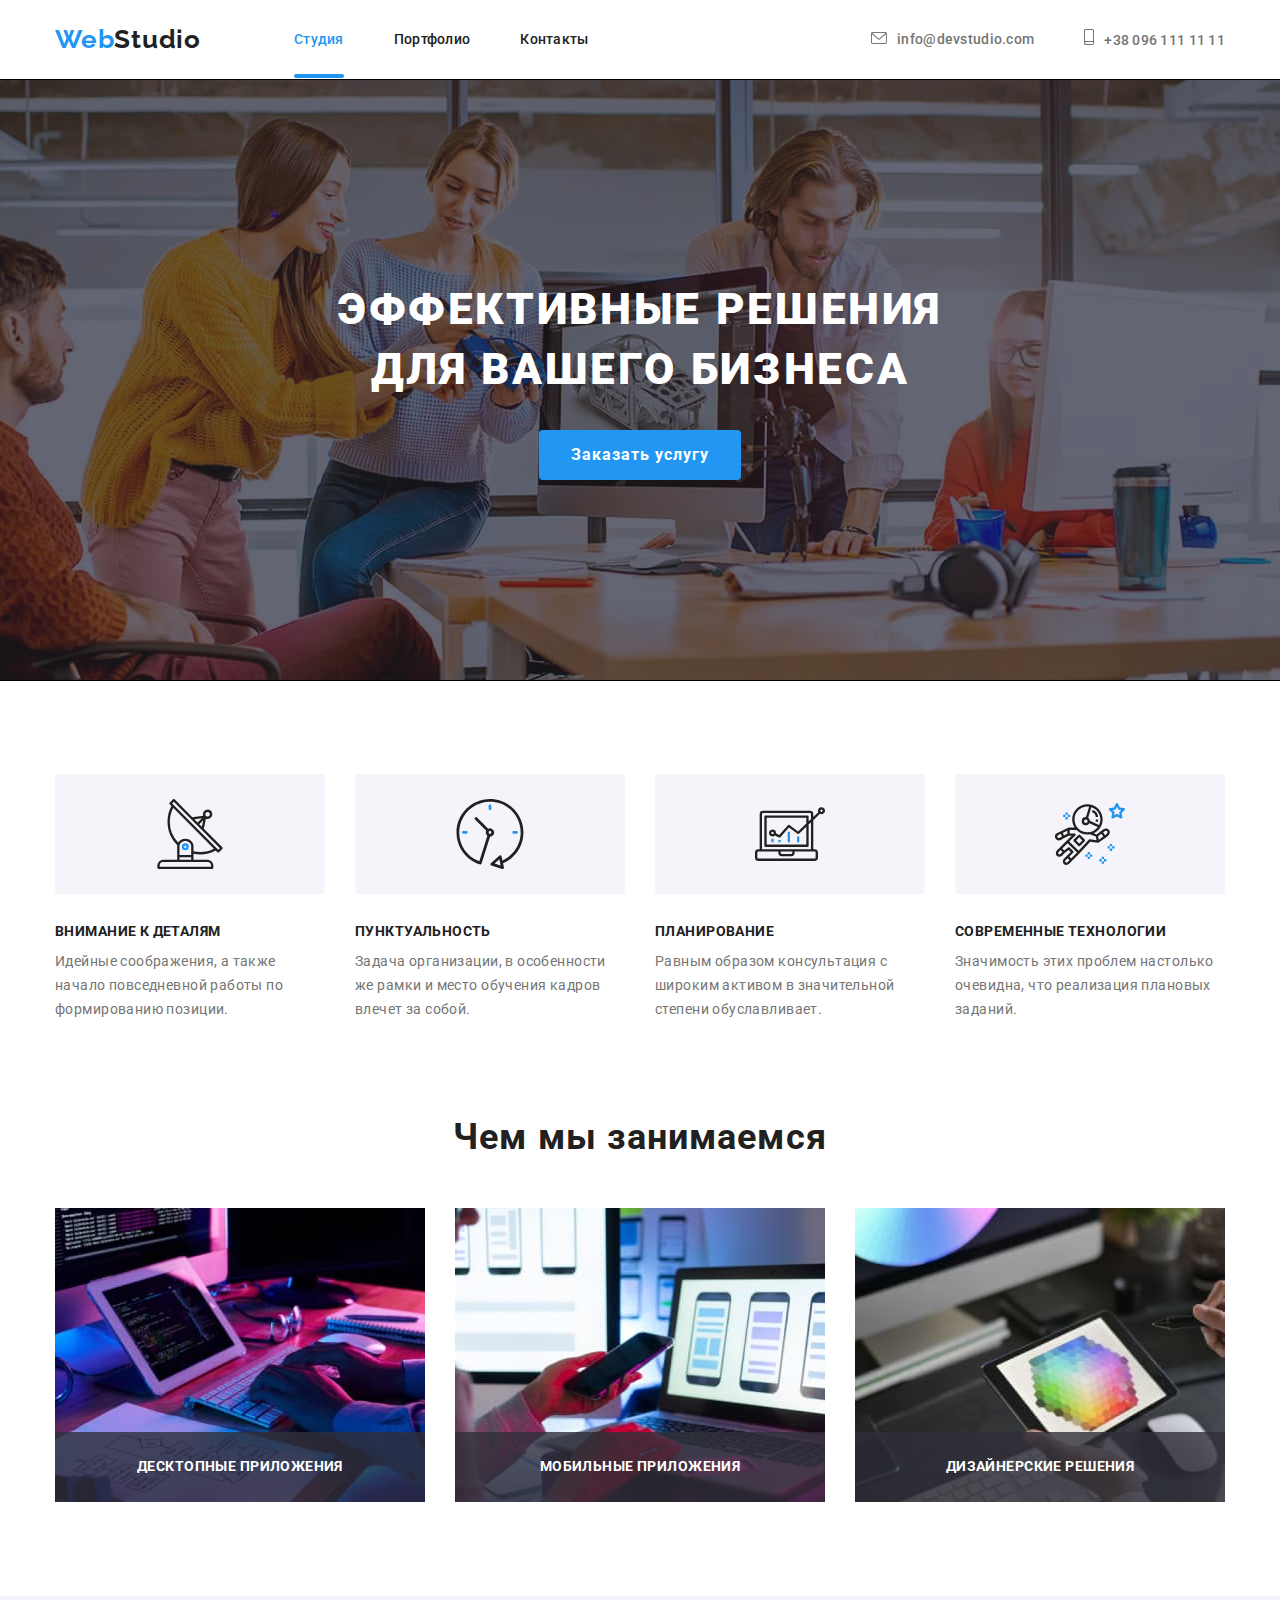
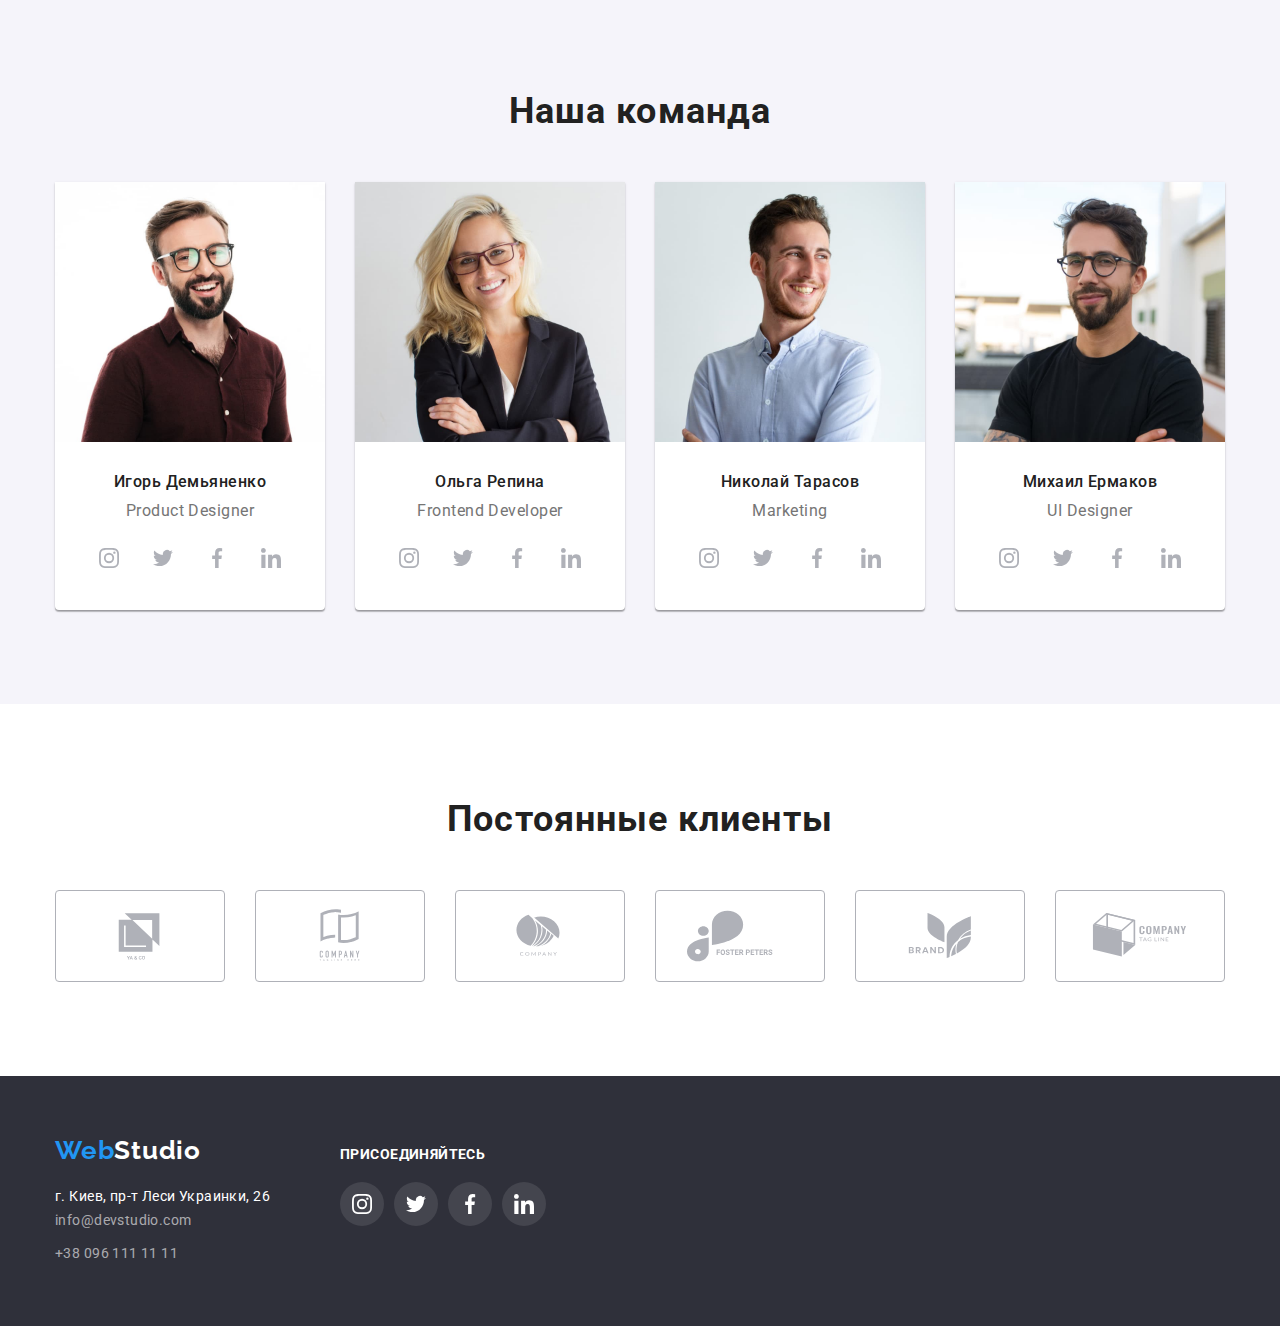
==== index.html @ a23b1567 "Modal window overlay" ====
<!DOCTYPE html>
<html lang="en">
  <head>
    <meta charset="UTF-8" />
    <meta http-equiv="X-UA-Compatible" content="IE=edge" />
    <meta name="viewport" content="width=device-width, initial-scale=1.0" />

    <link rel="preconnect" href="https://fonts.googleapis.com" />
    <link rel="preconnect" href="https://fonts.gstatic.com" crossorigin />
    <link
      href="https://fonts.googleapis.com/css2?family=Raleway:wght@700&family=Roboto:wght@400;500;700;900&display=swap"
      rel="stylesheet"
    />
    <link
      rel="stylesheet"
      href="https://cdnjs.cloudflare.com/ajax/libs/modern-normalize/1.0.0/modern-normalize.min.css"
    />
    <link rel="stylesheet" href="./css/styles.css" />
    <title>WebStudio</title>
  </head>
  <body>
    <!-- ШАПКА -->
    <header class="header">
      <div class="container">
        <a href="./index.html" class="header-link-w link"
          >Web<span class="header-studio">Studio</span></a
        >
        <nav>
          <ul class="header-list list">
            <li class="header-list-a">
              <a href="./index.html" lang="ru" class="header-link current link"
                >Студия</a
              >
            </li>
            <li class="header-list-a">
              <a href="./portfolio.html" lang="ru" class="header-link link"
                >Портфолио</a
              >
            </li>
            <li class="header-list-a">
              <a href="" lang="ru" class="header-link link">Контакты</a>
            </li>
          </ul>
        </nav>

        <ul class="list header-cnt">
          <li class="header-cnt-1">
            <a href="mailto:info@devstudio.com" class="header-connect link"
              ><svg class="header-connect-mail" width="16" height="12">
                <use href="./images/icons.svg#icon-mail"></use></svg>info@devstudio.com</a>
          </li>
          <li class="header-cnt-1">
            <a href="tel:+380961111111" class="header-connect link"
              ><svg class="header-connect-smartphone" width="10" height="16">
                <use href="./images/icons.svg#icon-smartphone"></use></svg>+38 096 111 11 11</a>
          </li>
        </ul>
      </div>
    </header>

    <main class="main">
      <section class="h1 section overlay-main">
        <div class="container main-title">
          <h1 lang="ru" class="main-title-text">
            Эффективные решения для вашего бизнеса
          </h1>
          <button
            type="button"
            lang="ru"
            class="main-btn cursor"
            data-modal-open
          >
            Заказать услугу
          </button>
          <div class="backdrop is-hidden" data-modal>
            <div class="modal">
              <button class="icon-close" data-modal-close>
                <svg width="30" height="30">
                  <use href="./images/icons.svg#icon-close"></use>
                </svg>
              </button>
            </div>
          </div>
        </div>
      </section>

      <section class="section specific">
        <div class="container">
          <h2 lang="ru" class="main-heading" hidden>особенности</h2>
          <ul class="main-specific list">
            <li>
              <div class="main-specific-aside">
                <svg class="main-specific-icon" width="70" height="70">
                  <use href="./images/icons.svg#icon-antenna"></use>
                </svg>
              </div>
              <h3 class="main-specific-title">ВНИМАНИЕ К ДЕТАЛЯМ</h3>
              <p class="main-specific-content">
                Идейные соображения, а также начало повседневной работы по
                формированию позиции.
              </p>
            </li>
            <li>
              <div class="main-specific-aside">
                <svg class="main-specific-icon" width="70" height="70">
                  <use href="./images/icons.svg#icon-clock"></use>
                </svg>
              </div>
              <h3 class="main-specific-title">ПУНКТУАЛЬНОСТЬ</h3>
              <p class="main-specific-content">
                Задача организации, в особенности же рамки и место обучения
                кадров влечет за собой.
              </p>
            </li>
            <li>
              <div class="main-specific-aside">
                <svg class="main-specific-icon" width="70" height="70">
                  <use href="./images/icons.svg#icon-diagram"></use>
                </svg>
              </div>
              <h3 class="main-specific-title">ПЛАНИРОВАНИЕ</h3>
              <p class="main-specific-content">
                Равным образом консультация с широким активом в значительной
                степени обуславливает.
              </p>
            </li>
            <li>
              <div class="main-specific-aside">
                <svg class="main-specific-icon" width="70" height="70">
                  <use href="./images/icons.svg#icon-astronaut"></use>
                </svg>
              </div>
              <h3 class="main-specific-title">СОВРЕМЕННЫЕ ТЕХНОЛОГИИ</h3>
              <p class="main-specific-content">
                Значимость этих проблем настолько очевидна, что реализация
                плановых заданий.
              </p>
            </li>
          </ul>
        </div>
      </section>

      <section class="section what-we-do">
        <div class="container">
          <h2 lang="ru" class="main-heading">Чем мы занимаемся</h2>
          <ul class="list main-heading-img">
            <li>
              <img src="images/img_box1.jpg" alt="Make website" width="370" />
              <p>Десктопные приложения</p>
            </li>
            <li>
              <img src="images/img_box2.jpg" alt="Mobile website" width="370" />
              <p>Мобильные приложения</p>
            </li>
            <li>
              <img
                src="images/img_box3.jpg"
                alt="Color for website"
                width="370"
              />
              <p>Дизайнерские решения</p>
            </li>
          </ul>
        </div>
      </section>

      <section class="section main-team">
        <div class="container">
          <h2 lang="ru" class="main-heading">Наша команда</h2>
          <ul class="main-our-team list">
            <li class="main-our-team-box">
              <img src="images/ihor.jpg" alt="Igor Demyanenko" width="270" />
              <div class="main-our-team-box-aside">
                <h3 class="main-our-team-name">Игорь Демьяненко</h3>
                <p class="main-our-team-prof">Product Designer</p>
                <ul class="main-our-team-list list">
                  <li class="main-our-team-soc">
                    <a href="" class="main-our-team-soc-link">
                      <svg
                        class="main-our-team-soc-icon"
                        width="20"
                        height="20"
                      >
                        <use href="./images/icons.svg#icon-instagram"></use>
                      </svg>
                    </a>
                  </li>
                  <li class="main-our-team-soc">
                    <a href="" class="main-our-team-soc-link">
                      <svg
                        class="main-our-team-soc-icon"
                        width="20"
                        height="20"
                      >
                        <use href="./images/icons.svg#icon-twitter"></use>
                      </svg>
                    </a>
                  </li>
                  <li class="main-our-team-soc">
                    <a href="" class="main-our-team-soc-link">
                      <svg
                        class="main-our-team-soc-icon"
                        width="20"
                        height="20"
                      >
                        <use href="./images/icons.svg#icon-facebook"></use>
                      </svg>
                    </a>
                  </li>
                  <li class="main-our-team-soc">
                    <a href="" class="main-our-team-soc-link">
                      <svg
                        class="main-our-team-soc-icon"
                        width="20"
                        height="20"
                      >
                        <use href="./images/icons.svg#icon-linkedin"></use>
                      </svg>
                    </a>
                  </li>
                </ul>
              </div>
            </li>
            <li class="main-our-team-box">
              <img src="images/olga.jpg" alt="Olga Repina" width="270" />
              <div class="main-our-team-box-aside">
                <h3 class="main-our-team-name">Ольга Репина</h3>
                <p class="main-our-team-prof">Frontend Developer</p>
                <ul class="main-our-team-list list">
                  <li class="main-our-team-soc">
                    <a href="" class="main-our-team-soc-link">
                      <svg
                        class="main-our-team-soc-icon"
                        width="20"
                        height="20"
                      >
                        <use href="./images/icons.svg#icon-instagram"></use>
                      </svg>
                    </a>
                  </li>
                  <li class="main-our-team-soc">
                    <a href="" class="main-our-team-soc-link">
                      <svg
                        class="main-our-team-soc-icon"
                        width="20"
                        height="20"
                      >
                        <use href="./images/icons.svg#icon-twitter"></use>
                      </svg>
                    </a>
                  </li>
                  <li class="main-our-team-soc">
                    <a href="" class="main-our-team-soc-link">
                      <svg
                        class="main-our-team-soc-icon"
                        width="20"
                        height="20"
                      >
                        <use href="./images/icons.svg#icon-facebook"></use>
                      </svg>
                    </a>
                  </li>
                  <li class="main-our-team-soc">
                    <a href="" class="main-our-team-soc-link">
                      <svg
                        class="main-our-team-soc-icon"
                        width="20"
                        height="20"
                      >
                        <use href="./images/icons.svg#icon-linkedin"></use>
                      </svg>
                    </a>
                  </li>
                </ul>
              </div>
            </li>
            <li class="main-our-team-box">
              <img src="images/mikola.jpg" alt="Nikolai Tarasov" width="270" />
              <div class="main-our-team-box-aside">
                <h3 class="main-our-team-name">Николай Тарасов</h3>
                <p class="main-our-team-prof">Marketing</p>
                <ul class="main-our-team-list list">
                  <li class="main-our-team-soc">
                    <a href="" class="main-our-team-soc-link">
                      <svg
                        class="main-our-team-soc-icon"
                        width="20"
                        height="20"
                      >
                        <use href="./images/icons.svg#icon-instagram"></use>
                      </svg>
                    </a>
                  </li>
                  <li class="main-our-team-soc">
                    <a href="" class="main-our-team-soc-link">
                      <svg
                        class="main-our-team-soc-icon"
                        width="20"
                        height="20"
                      >
                        <use href="./images/icons.svg#icon-twitter"></use>
                      </svg>
                    </a>
                  </li>
                  <li class="main-our-team-soc">
                    <a href="" class="main-our-team-soc-link">
                      <svg
                        class="main-our-team-soc-icon"
                        width="20"
                        height="20"
                      >
                        <use href="./images/icons.svg#icon-facebook"></use>
                      </svg>
                    </a>
                  </li>
                  <li class="main-our-team-soc">
                    <a href="" class="main-our-team-soc-link">
                      <svg
                        class="main-our-team-soc-icon"
                        width="20"
                        height="20"
                      >
                        <use href="./images/icons.svg#icon-linkedin"></use>
                      </svg>
                    </a>
                  </li>
                </ul>
              </div>
            </li>
            <li class="main-our-team-box">
              <img src="images/mihail.jpg" alt="Mikhail Ermakov" width="270" />
              <div class="main-our-team-box-aside">
                <h3 class="main-our-team-name">Михаил Ермаков</h3>
                <p class="main-our-team-prof">UI Designer</p>
                <ul class="main-our-team-list list">
                  <li class="main-our-team-soc">
                    <a href="" class="main-our-team-soc-link">
                      <svg
                        class="main-our-team-soc-icon"
                        width="20"
                        height="20"
                      >
                        <use href="./images/icons.svg#icon-instagram"></use>
                      </svg>
                    </a>
                  </li>
                  <li class="main-our-team-soc">
                    <a href="" class="main-our-team-soc-link">
                      <svg
                        class="main-our-team-soc-icon"
                        width="20"
                        height="20"
                      >
                        <use href="./images/icons.svg#icon-twitter"></use>
                      </svg>
                    </a>
                  </li>
                  <li class="main-our-team-soc">
                    <a href="" class="main-our-team-soc-link">
                      <svg
                        class="main-our-team-soc-icon"
                        width="20"
                        height="20"
                      >
                        <use href="./images/icons.svg#icon-facebook"></use>
                      </svg>
                    </a>
                  </li>
                  <li class="main-our-team-soc">
                    <a href="" class="main-our-team-soc-link">
                      <svg
                        class="main-our-team-soc-icon"
                        width="20"
                        height="20"
                      >
                        <use href="./images/icons.svg#icon-linkedin"></use>
                      </svg>
                    </a>
                  </li>
                </ul>
              </div>
            </li>
          </ul>
        </div>
      </section>
      <!-- Постоянные клиенты - permanent clients -->
      <section class="section permanent-clients">
        <div class="container">
          <h2 lang="ru" class="permanent-clients-h2">Постоянные клиенты</h2>
          <ul class="permanent-clients-group list">
            <li class="permanent-clients-item">
              <a href="" class="permanent-clients-link">
                <svg class="permanent-clients-icon" width="106" height="60">
                  <use href="./images/icons.svg#icon-Logo1"></use></svg
              ></a>
            </li>
            <li class="permanent-clients-item">
              <a href="" class="permanent-clients-link">
                <svg class="permanent-clients-icon" width="106" height="60">
                  <use href="./images/icons.svg#icon-Logo2"></use>
                </svg>
              </a>
            </li>
            <li class="permanent-clients-item">
              <a href="" class="permanent-clients-link">
                <svg class="permanent-clients-icon" width="106" height="60">
                  <use href="./images/icons.svg#icon-Logo3"></use></svg
              ></a>
            </li>
            <li class="permanent-clients-item">
              <a href="" class="permanent-clients-link">
                <svg class="permanent-clients-icon" width="106" height="60">
                  <use href="./images/icons.svg#icon-Logo4"></use></svg
              ></a>
            </li>
            <li class="permanent-clients-item">
              <a href="" class="permanent-clients-link">
                <svg class="permanent-clients-icon" width="106" height="60">
                  <use href="./images/icons.svg#icon-Logo5"></use>
                </svg>
              </a>
            </li>
            <li class="permanent-clients-item">
              <a href="" class="permanent-clients-link">
                <svg class="permanent-clients-icon" width="106" height="60">
                  <use href="./images/icons.svg#icon-Logo6"></use></svg
              ></a>
            </li>
          </ul>
        </div>
      </section>
    </main>

    <footer class="footer">
      <div class="container">
        <div class="footer-address-box">
          <a href="./index.html" class="footer-link-w link"
            >Web<span class="footer-studio">Studio</span></a
          >
          <address class="footer-address">
            <p>г. Киев, пр-т Леси Украинки, 26</p>
            <ul class="footer-link list">
              <li>
                <a href="mailto:info@devstudio.com" class="link"
                  >info@devstudio.com</a
                >
              </li>
              <li>
                <a href="tel:+380961111111" class="link">+38 096 111 11 11</a>
              </li>
            </ul>
          </address>
        </div>
        <div class="conteiner social">
          <h2 class="social-text">присоединяйтесь</h2>
          <ul class="social-list list">
            <li class="social-soc">
              <a href="" class="social-soc-link">
                <svg class="social-soc-icon" width="20" height="20">
                  <use href="./images/icons.svg#icon-instagram"></use>
                </svg>
              </a>
            </li>
            <li class="social-soc">
              <a href="" class="social-soc-link">
                <svg class="social-soc-icon" width="20" height="20">
                  <use href="./images/icons.svg#icon-twitter"></use>
                </svg>
              </a>
            </li>
            <li class="social-soc">
              <a href="" class="social-soc-link">
                <svg class="social-soc-icon" width="20" height="20">
                  <use href="./images/icons.svg#icon-facebook"></use>
                </svg>
              </a>
            </li>
            <li class="social-soc">
              <a href="" class="social-soc-link">
                <svg class="social-soc-icon" width="20" height="20">
                  <use href="./images/icons.svg#icon-linkedin"></use>
                </svg>
              </a>
            </li>
          </ul>
        </div>
      </div>
    </footer>

    <script src="./js/modal.js"></script>
  </body>
</html>
---- css/styles.css ----
:root {
  --header-background-color: #ffffff;
  --header-text-color: #212121;
  --header-text-background-color: #2196f3;
  --accent-color: #2196f3;
  --main-background-color: #ffffff;
  --main-text-title-color: #212121;
  --main-text-color: #757575;
  --footer-background-color: #2f303a;
  --typical-padding: 94px;

  --transition-duration: 250ms;
  --transition-timing-function: cubic-bezier(0.4, 0, 0.2, 1);
}

body {
  font-family: 'Roboto', sans-serif;
}
p,
h1,
h2,
h3,
h4,
h5,
h6 {
  margin: 0;
}

ul,
ol {
  padding-left: 0;
  margin: 0;
}
button {
  cursor: pointer;
}

img {
  display: block;
  width: 100%;
  height: auto;
}
.link {
  text-decoration: none;
}
.list {
  list-style: none;
}
.container {
  width: 1200px;
  padding: 0 15px;
  margin: 0 auto;
}
.section {
  padding: var(--typical-padding) 0;
}

/* -------------------------------HEADER--------------------------------- */

.header {
  padding-top: 24px;
  padding-bottom: 24px;
  border-bottom: 1px solid #ececec;
}
.header .container {
  display: flex;
  align-items: center;
}
.header-list {
  display: flex;
  margin: 0;
  padding-left: 0;
}
.header-link-w {
  font-family: 'Raleway', sans-serif;
  font-weight: 700;
  font-size: 26px;
  line-height: 1.19;
  letter-spacing: 0.03em;
  color: var(--accent-text-color, #2196f3);
  margin-right: 93px;
}
.header-studio {
  color: #212121;
}
.header-link {
  font-weight: 500;
  font-size: 14px;
  line-height: 1.14;
  letter-spacing: 0.02em;
  color: var(--header-text-color, #212121);
  padding-bottom: 31px;

  transition: color var(--transition-duration) var(--transition-timing-function);
}
.header-list-a:not(:last-child) {
  margin-right: 50px;
}
.header-link.current {
  color: var(--accent-color);
  position: relative;
}
.header-link.current::after {
  content: '';
  display: block;
  position: absolute;
  bottom: 0;
  width: 100%;
  height: 4px;
  border-radius: 2px;

  background-color: var(--accent-color, #2196f3);
}

.header-link:hover,
.header-link:focus {
  color: var(--accent-color, #2196f3);
}

.header-connect-mail,
.header-connect-smartphone {
  fill: currentColor;
  margin-right: 10px;
}
.header-connect {
  font-weight: 500;
  font-size: 14px;
  line-height: 1.14;
  letter-spacing: 0.02em;
  color: #757575;

  transition: color var(--transition-duration) var(--transition-timing-function);
}
.header-connect:hover,
.header-connect:focus {
  color: var(--header-text-background-color, #2196f3);
}

.header-cnt {
  display: flex;
  align-items: center;
  margin: 0 0 0 auto;
  padding: 0;
}
.header-cnt-1:not(:last-child) {
  margin-right: 50px;
}
/* ----------------------MAIN-1PAGE------------------ */

.main-title {
  margin: 0 auto;
}
.h1 {
  background: #2f303a;
  padding: 200px 0;
}
.cursor {
  cursor: pointer;
}
.specific {
  padding-bottom: 0;
}
.main-title-text {
  font-weight: 900;
  font-size: 44px;
  line-height: 1.36;
  text-align: center;
  letter-spacing: 0.06em;
  text-transform: uppercase;
  color: #ffffff;
  margin-top: 0;
  margin-left: auto;
  margin-right: auto;
  margin-bottom: 30px;
  max-width: 696px;
}
.main-btn {
  font-family: inherit;
  font-weight: 700;
  font-size: 16px;
  line-height: 1.88;
  display: block;
  align-items: center;
  letter-spacing: 0.06em;
  color: #ffffff;
  background-color: var(--header-text-background-color, #2196f3);
  border-radius: 4px;
  border: none;
  margin: 0 auto;
  padding: 10px 32px;
  position: relative;

  transition: background-color var(--transition-duration) var(--transition-timing-function);
}
.main-btn:hover {
  background-color: #188ce8;
}

/* --------------------OVERLay-main------------------------ */
.overlay-main {
  max-width: 1600px;
  height: 600px;
  outline: 1px solid black;
  margin: 0 auto;
  background-color: #c4c4c4;
  background-image: linear-gradient(to right, rgba(47, 48, 58, 0.4), rgba(47, 48, 58, 0.4)),
    url(../images/fon-comand.jpg);
  background-size: cover;
  background-repeat: no-repeat;
  background-position: center;
}

.main-specific {
  background-color: var(--main-background-color, #ffffff);
  display: flex;
  justify-content: space-between;
  margin: 0;
}
.main-specific li {
  width: 270px;
}
.main-heading {
  font-weight: 700;
  font-size: 36px;
  line-height: 42px;
  text-align: center;
  letter-spacing: 0.03em;
  margin: 0;
  color: var(--main-text-title-color, #212121);
  margin-bottom: 50px;
}
.main-heading-img {
  display: flex;
  justify-content: space-between;
  margin: 0;
}
.main-heading-img li {
  position: relative;
}

.main-heading-img p {
  position: absolute;
  bottom: 0;
  left: 50%;
  transform: translateX(-50%);

  width: 100%;

  font-weight: 700;
  font-size: 14px;
  line-height: 1.14;
  text-align: center;
  letter-spacing: 0.03em;
  text-transform: uppercase;
  padding-top: 27px;
  padding-left: auto;
  padding-right: auto;
  padding-bottom: 27px;

  color: #ffffff;
  background-color: rgba(47, 48, 58, 0.8);
}
/* ---------Modal-window----------------- */
.backdrop {
  position: fixed;
  width: 100%;
  height: 100%;
  opacity: 1;
  top: 0;
  left: 0;
  background-color: rgba(0, 0, 0, 0.2);

  visibility: visible;
  transform: scale(1);
  transition: opacity var(--transition-duration) var(--transition-timing-function), visibility var(--transition-duration) var(--transition-timing-function), transform var(--transition-duration) var(--transition-timing-function);
}

.is-hidden {
  visibility: hidden;
  opacity: 0;
  pointer-events: none;

  transform: scale(0);
}
.modal {
  position: absolute;
  width: 528px;
  height: 581px;

  top: 50%;
  left: 50%;
  transform: translate(-50%, -50%);

  background-color: #ffffff;
  box-shadow: 0px 1px 3px rgba(0, 0, 0, 0.12), 0px 1px 1px rgba(0, 0, 0, 0.14),
    0px 2px 1px rgba(0, 0, 0, 0.2);
  border-radius: 4px;
  
}

.icon-close svg {
  position: absolute;
  top: 8px;
  right: 8px;

  fill: #fff;

  border-radius: 15px;
  border: 1px solid rgba(0, 0, 0, 0.1);
}
/* -------Specific------- */

.main-specific-aside {
  width: 270px;
  height: 120px;
  background-color: #f5f4fa;
  border-radius: 4px;
  display: flex;
  justify-content: center;
  align-items: center;
  margin: 0 0 30px 0;
}
.main-specific-title {
  font-weight: 700;
  font-size: 14px;
  line-height: 1.14;
  letter-spacing: 0.03em;
  text-transform: uppercase;
  color: var(--main-text-title-color, #212121);
  margin: 0 0 10px 0;
}
.main-specific-content {
  font-size: 14px;
  line-height: 1.71;
  letter-spacing: 0.03em;
  color: var(--main-text-color, #757575);
  margin: 0;
}
.main-team {
  background: #f5f4fa;
}
.main-our-team {
  display: flex;
  flex-wrap: wrap;
  margin: -15px;
  padding: 0;
}
.main-our-team-box {
  margin: 15px;
  border-radius: 0px 0px 4px 4px;
  width: 270px;
  background: #ffffff;
  box-shadow: 0px 1px 3px rgba(0, 0, 0, 0.12), 0px 1px 1px rgba(0, 0, 0, 0.14),
    0px 2px 1px rgba(0, 0, 0, 0.2);
}
.main-our-team-box-aside {
  padding: 30px 0;
}
.main-our-team-name {
  font-weight: 500;
  font-size: 16px;
  line-height: 1.19;
  text-align: center;
  letter-spacing: 0.03em;
  color: var(--main-text-title-color, #212121);
  margin: 0 0 10px 0;
}
.main-our-team-prof {
  font-size: 16px;
  line-height: 1.19;
  text-align: center;
  letter-spacing: 0.03em;
  color: var(--main-text-color, #757575);
  margin: 0 0 16px 0;
}
/* ---social--for---team---- */
.main-our-team-list {
  display: flex;
  justify-content: center;
}
.main-our-team-soc:not(:last-child) {
  margin: 0 10px 0 0;
}

.main-our-team-soc-link {
  display: flex;
  justify-content: center;
  align-items: center;

  width: 44px;
  height: 44px;
  background-color: #fff;
  border-radius: 50%;

  transition: background-color var(--transition-duration) var(--transition-timing-function);
}
.main-our-team-soc-icon {
  fill: #afb1b8;

  transition: background-color var(--transition-duration) var(--transition-timing-function);
}
.main-our-team-soc-link:hover,
.main-our-team-soc-link:focus {
  background-color: #2196f3;
}

.main-our-team-soc-link:hover .main-our-team-soc-icon,
.main-our-team-soc-link:focus .main-our-team-soc-icon {
  fill: #fff;
}

/* -------Постоянные клиенты - permanent-clients--------- */
.permanent-clients-group {
  display: flex;
  justify-content: space-between;
}
.permanent-clients-item {
  width: 170px;
  height: 92px;
}
.permanent-clients-group svg {
  fill: #afb1b8;
}
.permanent-clients-link:hover,
.permanent-clients-link:focus {
  border-color: #2196f3;
  cursor: pointer;
}

.permanent-clients-link:hover .permanent-clients-icon,
.permanent-clients-link:focus .permanent-clients-icon {
  fill: #2196f3;
}
.permanent-clients-icon {
  transition: fill var(--transition-duration) var(--transition-timing-function);
}
.permanent-clients-link {
  display: flex;
  border: 1px solid #afb1b8;
  align-items: center;
  justify-content: center;
  border-radius: 4px;
  height: 100%;

  transition: border-color var(--transition-duration) var(--transition-timing-function);
}
.permanent-clients-h2 {
  font-weight: 700;
  font-size: 36px;
  line-height: 42px;
  text-align: center;
  letter-spacing: 0.03em;
  margin: 0;
  color: var(--main-text-title-color, #212121);
  margin-bottom: 50px;
}

/* ----------------MAIN--PORTFOLIO------------------- */

.filters {
  display: flex;
  flex-wrap: wrap;
  justify-content: center;
  margin: 0 0 50px 0;
}
.main-filter {
  padding: 0px;
}
.main-filter:not(:last-child) {
  margin-right: 8px;
}
.main-button {
  font-family: inherit;
  font-weight: 500;
  font-size: 16px;
  line-height: 1.62;
  text-align: center;
  letter-spacing: 0.03em;
  cursor: pointer;
  border: none;
  color: var(--header-text-color, #212121);
  background-color: #f5f4fa;
  border-radius: 4px;
  padding: 6px 22px;

  transition: color var(--transition-duration) var(--transition-timing-function),
    background-color var(--transition-duration) var(--transition-timing-function),
    box-shadow var(--transition-duration) var(--transition-timing-function);
}
.main-button.current {
  color: var(--main-background-color);
  background-color: var(--accent-color, #2196f3);
}
.main-button:hover,
.main-button:focus {
  color: #ffffff;
  background-color: var(--header-text-background-color, #2196f3);
  box-shadow: 0px 3px 1px rgba(0, 0, 0, 0.1), 0px 1px 2px rgba(0, 0, 0, 0.08),
    0px 2px 2px rgba(0, 0, 0, 0.12);
}
.portfolio-list {
  display: flex;
  flex-wrap: wrap;
  margin: -15px;
}
.portfolio-list li {
  margin: 13px;
  border: 1px solid #eeeeee;
}
.portfolio-list a {
  display: block;

  transition: box-shadow var(--transition-duration) var(--transition-timing-function);
}
.portfolio-list a:hover,
.portfolio-list a:focus {
  box-shadow: 0px 1px 1px rgba(0, 0, 0, 0.12), 0px 4px 4px rgba(0, 0, 0, 0.06),
    1px 4px 6px rgba(0, 0, 0, 0.16);
}
.main-ptf {
  background-color: var(--main-background-color);
}
.main-ptf-subtitle {
  display: block;
  padding: 20px 24px;
  justify-content: space-around;
  background: #ffffff;
}
.main-ptf-name {
  font-weight: 700;
  font-size: 18px;
  line-height: 2;
  letter-spacing: 0.06em;
  color: var(--main-text-title-color, #212121);
  margin: 0 0 4px 0;
}
.main-ptf-site {
  font-size: 16px;
  line-height: 1.88;
  letter-spacing: 0.03em;
  color: var(--main-text-color, #757575);
  margin: 0;
}
/* ------main-ptf-overlay----- */
.main-ptf-overlay {
  display: block;
  overflow: hidden;
  position: relative;
}
.main-ptf-overlay-wind {
  position: absolute;
  top: 0;
  left: 0;

  width: 100%;
  height: 100%;

  background-color: rgba(33, 150, 243, 0.9);

  transform: translateY(100%);
  transition: transform var(--transition-duration) var(--transition-timing-function);
}
.portfolio-list a:hover .main-ptf-overlay-wind {
  transform: translateY(0);
}

.main-ptf-overlay-wind p {
  font-size: 18px;
  line-height: 1.56;
  letter-spacing: 0.03em;
  color: #ffffff;
  overflow: auto;

  padding: 63px 24px;
}

/* -------------------------------FOOTER--------------------------------- */
.footer {
  background-color: var(--footer-background-color);
  padding-top: 60px;
  padding-bottom: 60px;
}
.footer > .container {
  display: flex;
  align-items: baseline;
}
.footer-link-w {
  font-family: 'Raleway', sans-serif;
  font-weight: 700;
  font-size: 26px;
  line-height: 1.14;
  letter-spacing: 0.03em;
  color: var(--accent-color, #2196f3);
  display: block;
  margin: 0 0 20px 0;
}
.footer-studio {
  color: #ffffff;
}
.footer-address {
  font-style: normal;
  font-size: 14px;
  line-height: 1.71;
  letter-spacing: 0.03em;
  color: #ffffff;
}
.footer-address p {
  margin: 0;
}
.footer-link a {
  color: rgba(255, 255, 255, 0.6);
}
.footer-link li:not(:last-child) {
  margin-bottom: 9px;
}

/* ---social--for---footer---- */
.social {
  margin-left: 70px;
}
.social-text {
  font-weight: 700;
  font-size: 14px;
  line-height: 16px;
  letter-spacing: 0.03em;
  text-transform: uppercase;
  color: #ffffff;
  margin-bottom: 20px;
}
.social-list a {
  fill: #fff;
  background: rgba(255, 255, 255, 0.1);
}
.social-list {
  display: flex;
  justify-content: center;
}
.social-soc:not(:last-child) {
  margin: 0 10px 0 0;
}
.social-soc-link {
  width: 44px;
  height: 44px;
  background-color: #fff;
  border-radius: 50%;
  display: flex;
  justify-content: center;
  align-items: center;

  transition: background-color var(--transition-duration) var(--transition-timing-function);
}
.social-soc-link:hover,
.social-soc-link:focus {
  background-color: #2196f3;
}
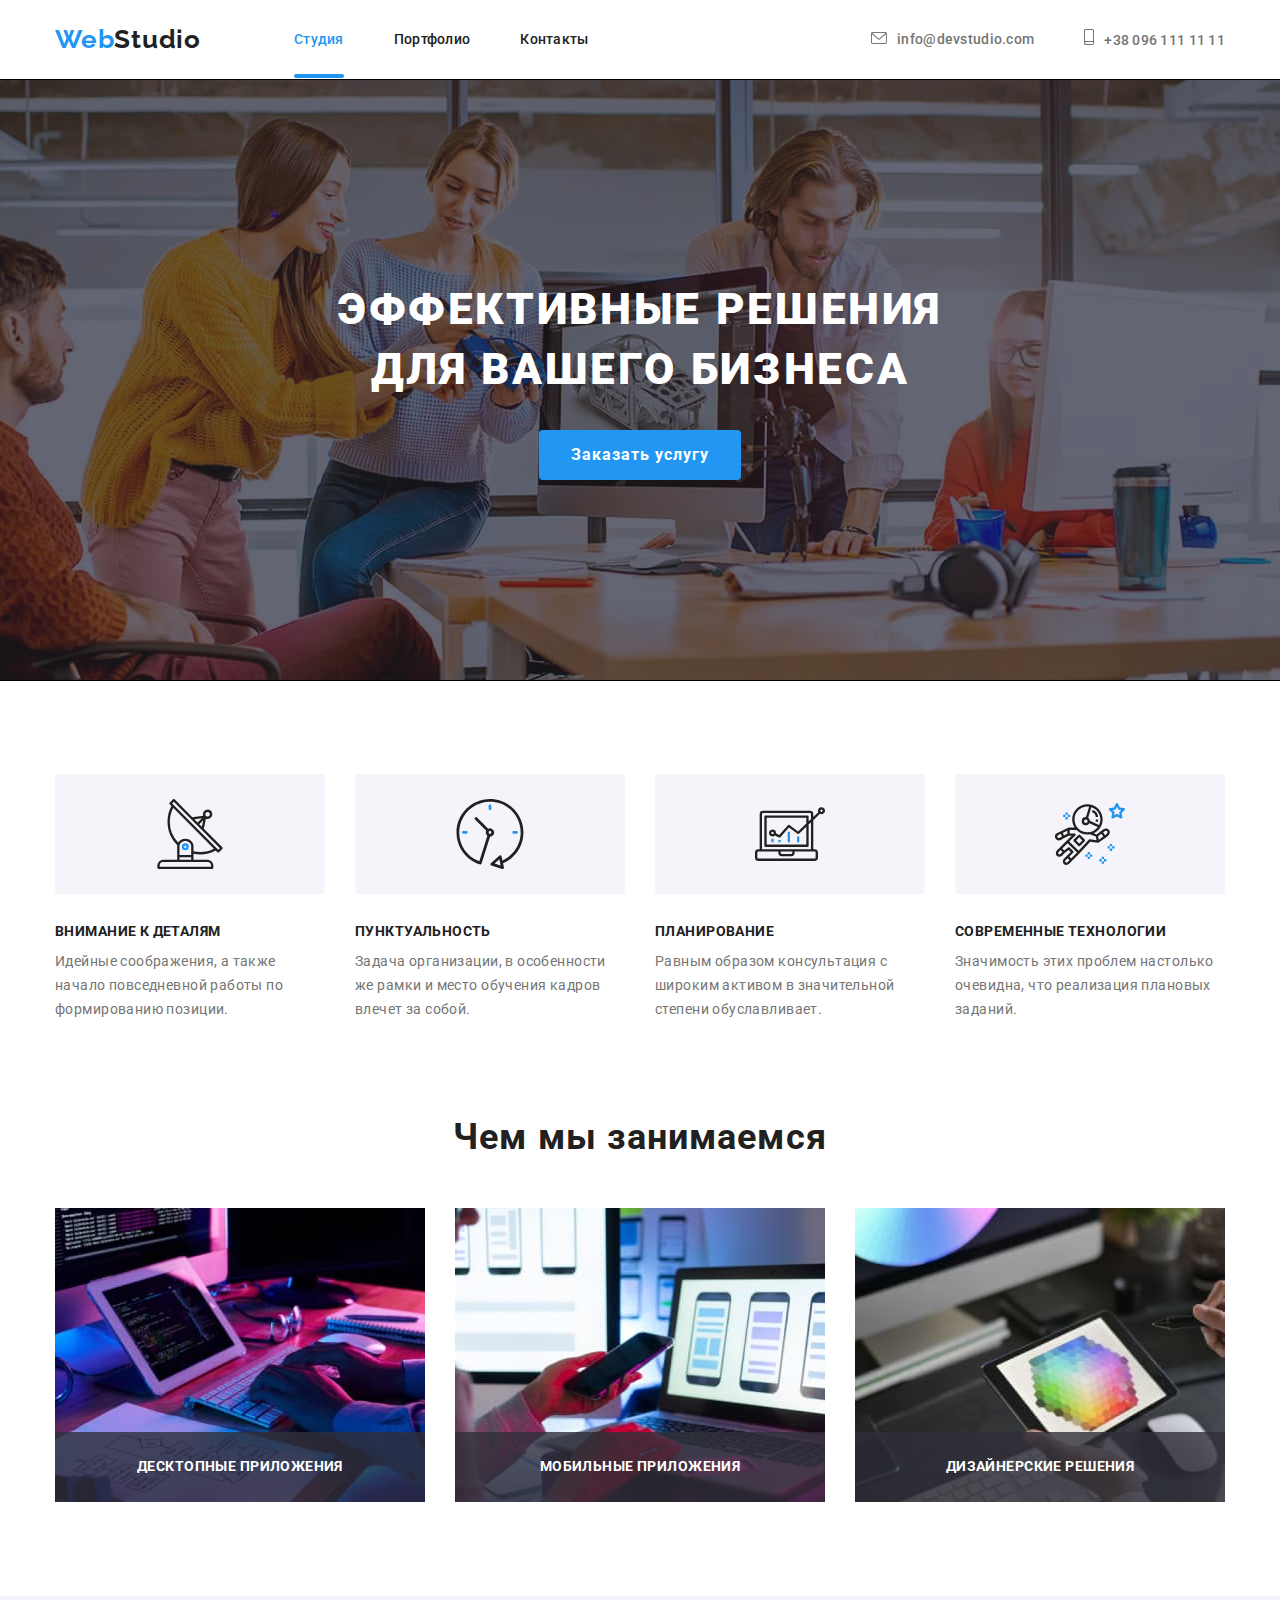
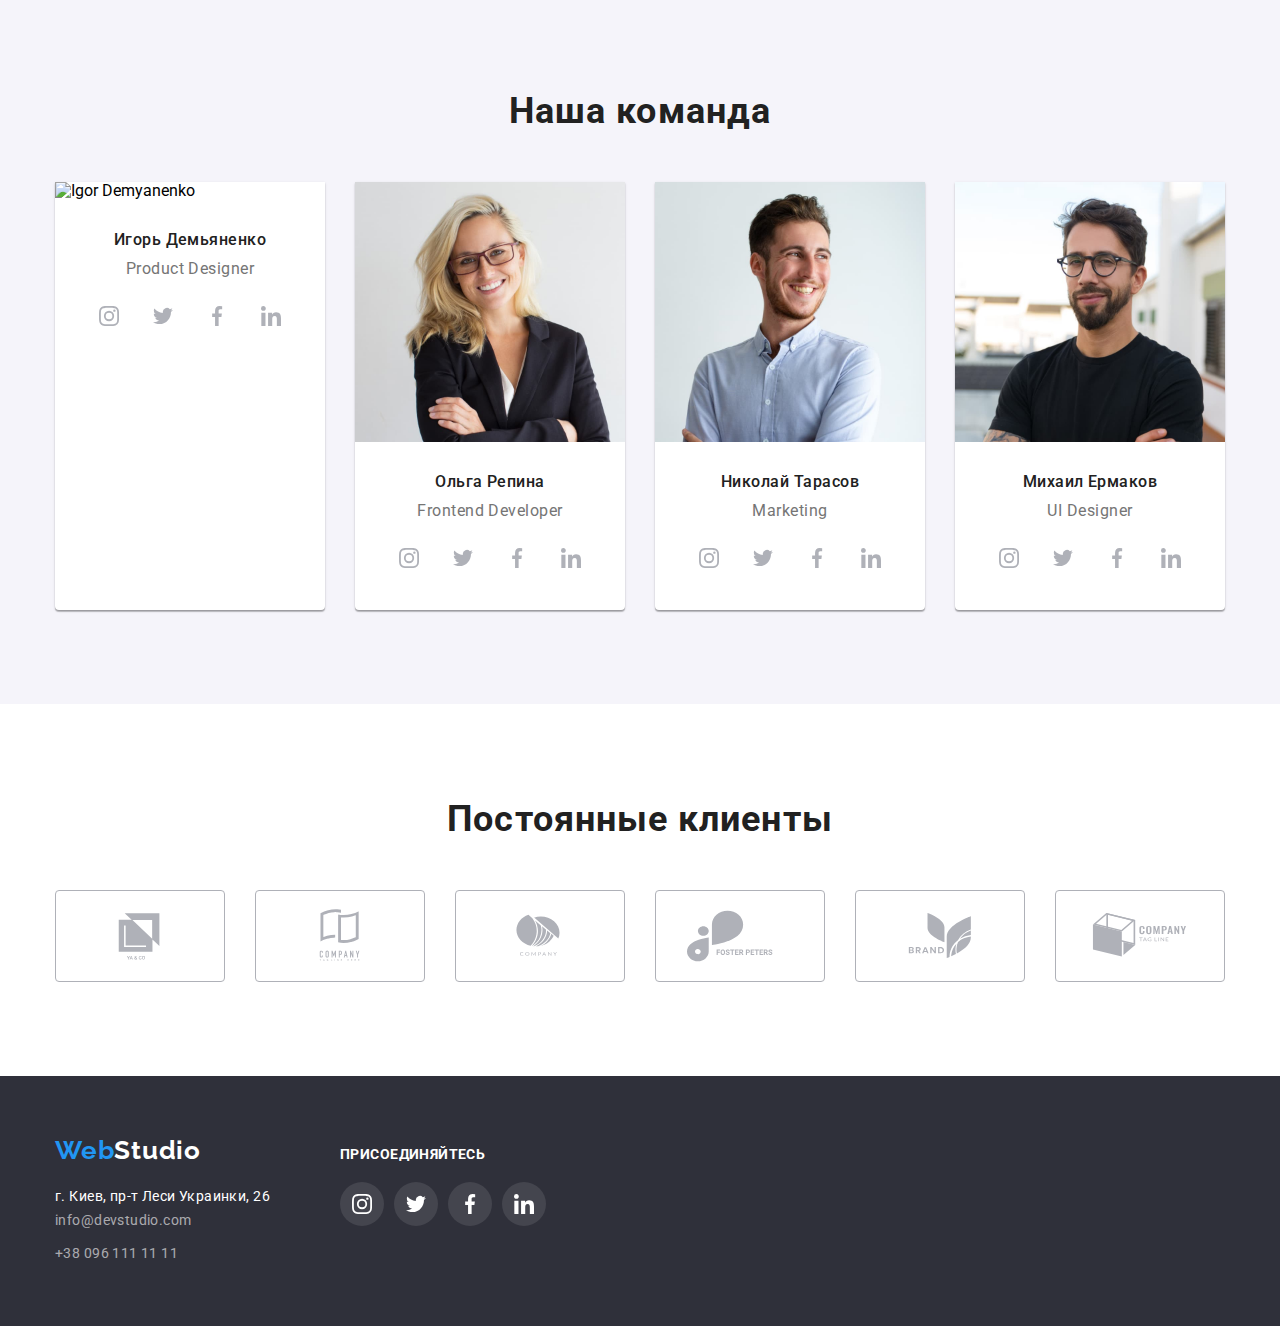
==== commit 22c8bc07: "Correct_1" ====
--- a/index.html
+++ b/index.html
@@ -47,12 +47,14 @@
           <li class="header-cnt-1">
             <a href="mailto:info@devstudio.com" class="header-connect link"
               ><svg class="header-connect-mail" width="16" height="12">
-                <use href="./images/icons.svg#icon-mail"></use></svg>info@devstudio.com</a>
+                <use href="./images/icons.svg#icon-mail"></use></svg>info@devstudio.com</a
+            >
           </li>
           <li class="header-cnt-1">
             <a href="tel:+380961111111" class="header-connect link"
               ><svg class="header-connect-smartphone" width="10" height="16">
-                <use href="./images/icons.svg#icon-smartphone"></use></svg>+38 096 111 11 11</a>
+                <use href="./images/icons.svg#icon-smartphone"></use></svg>+38 096 111 11 11</a
+            >
           </li>
         </ul>
       </div>
@@ -75,9 +77,15 @@
           <div class="backdrop is-hidden" data-modal>
             <div class="modal">
               <button class="icon-close" data-modal-close>
-                <svg width="30" height="30">
+                <svg width="30" height="30" fill="none" xmlns="http://www.w3.org/2000/svg">
+                  <circle cx="15" cy="15" r="15" fill="#fff" />
+                  <circle cx="15" cy="15" r="14.5" stroke="#000"stroke-opacity="0.1" />
+                  <path d="M21 10.108 19.892 9 15.5 13.392 11.108 9 10 10.108l4.392 4.392L10 18.892 11.108 20l4.392-4.392L19.892 20 21 18.892 16.608 14.5 21 10.108Z"
+                    fill="#000" />
+                </svg>
+                <!-- <svg width="30" height="30">
                   <use href="./images/icons.svg#icon-close"></use>
-                </svg>
+                </svg> -->
               </button>
             </div>
           </div>
--- a/css/styles.css
+++ b/css/styles.css
@@ -9,7 +9,7 @@
   --footer-background-color: #2f303a;
   --typical-padding: 94px;
 
-  --transition-duration: 250ms;
+  --transition-duration: 1000ms;
   --transition-timing-function: cubic-bezier(0.4, 0, 0.2, 1);
 }
 
@@ -295,19 +295,23 @@
   box-shadow: 0px 1px 3px rgba(0, 0, 0, 0.12), 0px 1px 1px rgba(0, 0, 0, 0.14),
     0px 2px 1px rgba(0, 0, 0, 0.2);
   border-radius: 4px;
-  
-}
-
-.icon-close svg {
+}
+.icon-close {
   position: absolute;
   top: 8px;
   right: 8px;
-
+  display: flex;
+  padding: 0;
+  margin: 0;
+  border: 0;
+  border-radius: 50%;
+  /* border: 1px solid rgba(0, 0, 0, 0.1); */
+  /* background-color: #fff; */
+}
+/* .icon-close svg{
+ 
   fill: #fff;
-
-  border-radius: 15px;
-  border: 1px solid rgba(0, 0, 0, 0.1);
-}
+} */
 /* -------Specific------- */
 
 .main-specific-aside {
@@ -397,7 +401,7 @@
 .main-our-team-soc-icon {
   fill: #afb1b8;
 
-  transition: background-color var(--transition-duration) var(--transition-timing-function);
+  transition: fill var(--transition-duration) var(--transition-timing-function);
 }
 .main-our-team-soc-link:hover,
 .main-our-team-soc-link:focus {
@@ -560,7 +564,8 @@
   transform: translateY(100%);
   transition: transform var(--transition-duration) var(--transition-timing-function);
 }
-.portfolio-list a:hover .main-ptf-overlay-wind {
+.portfolio-list a:hover .main-ptf-overlay-wind,
+.portfolio-list a:focus .main-ptf-overlay-wind {
   transform: translateY(0);
 }
 
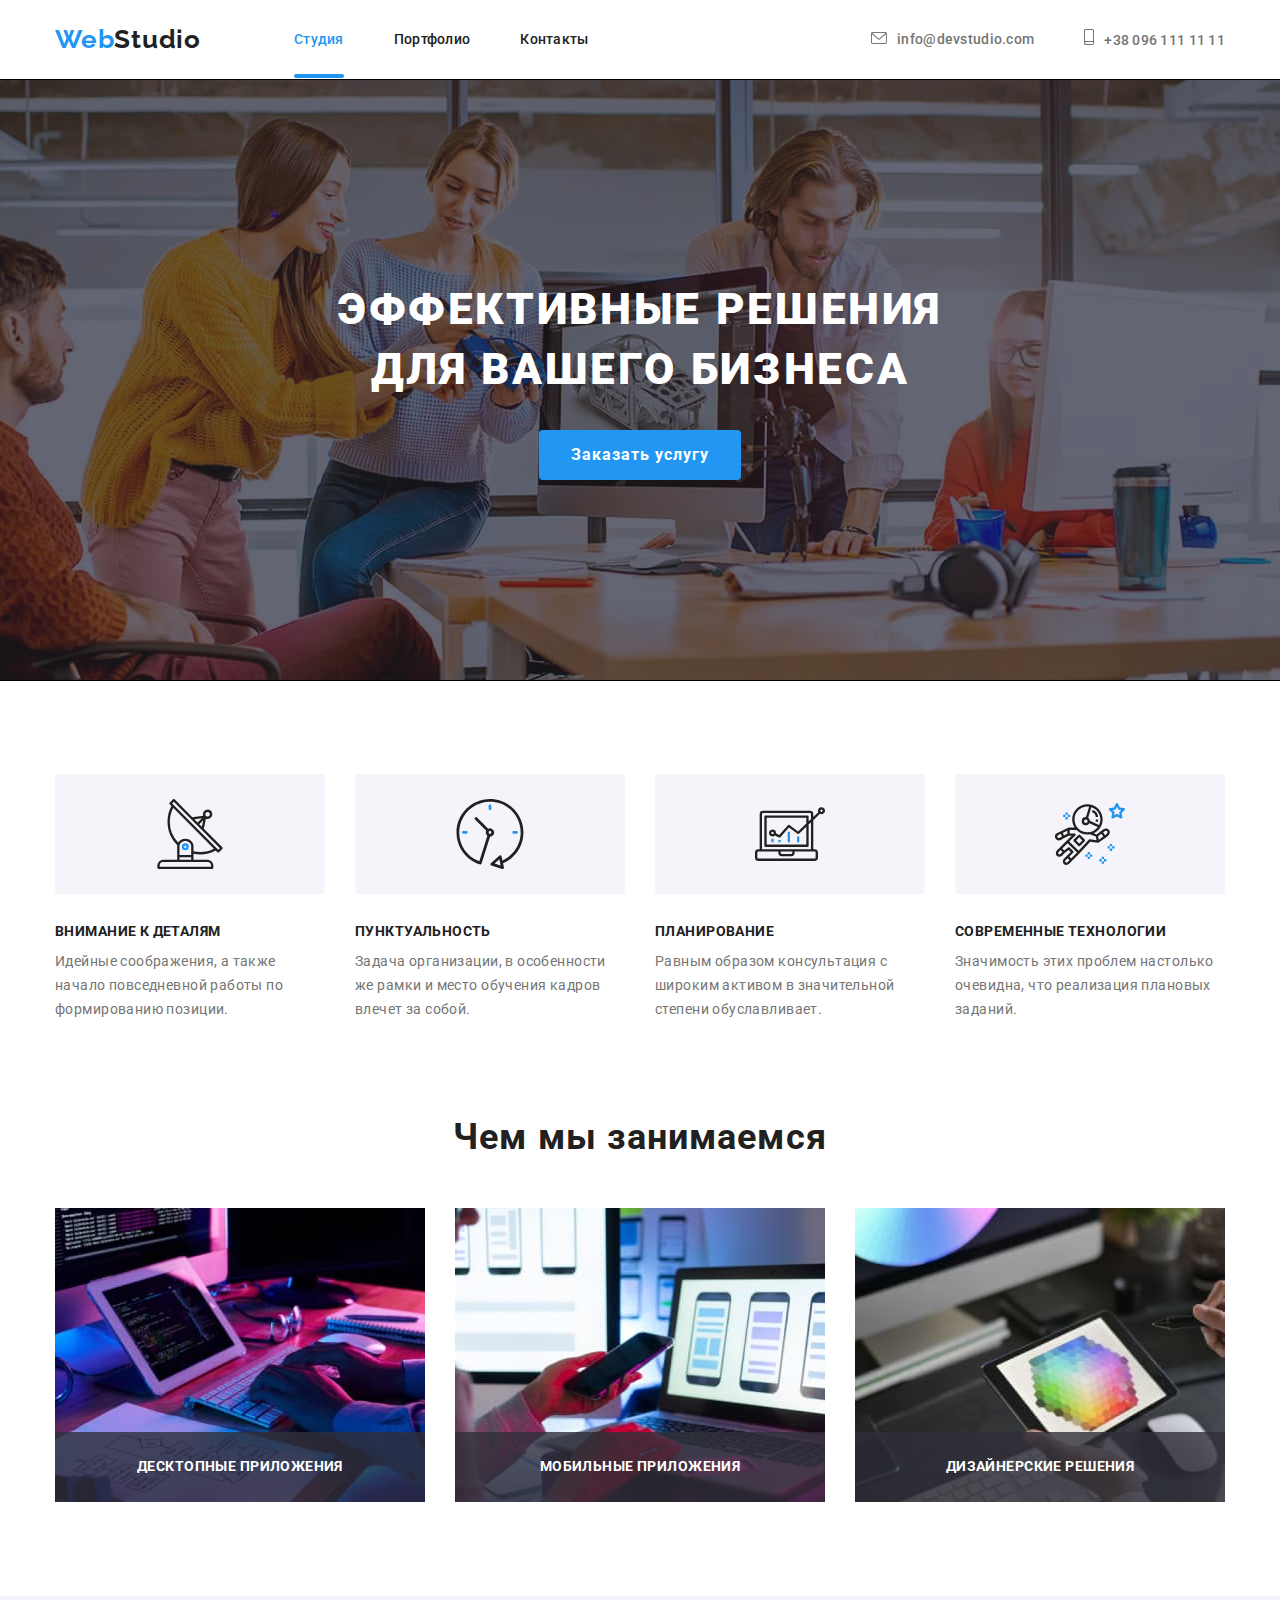
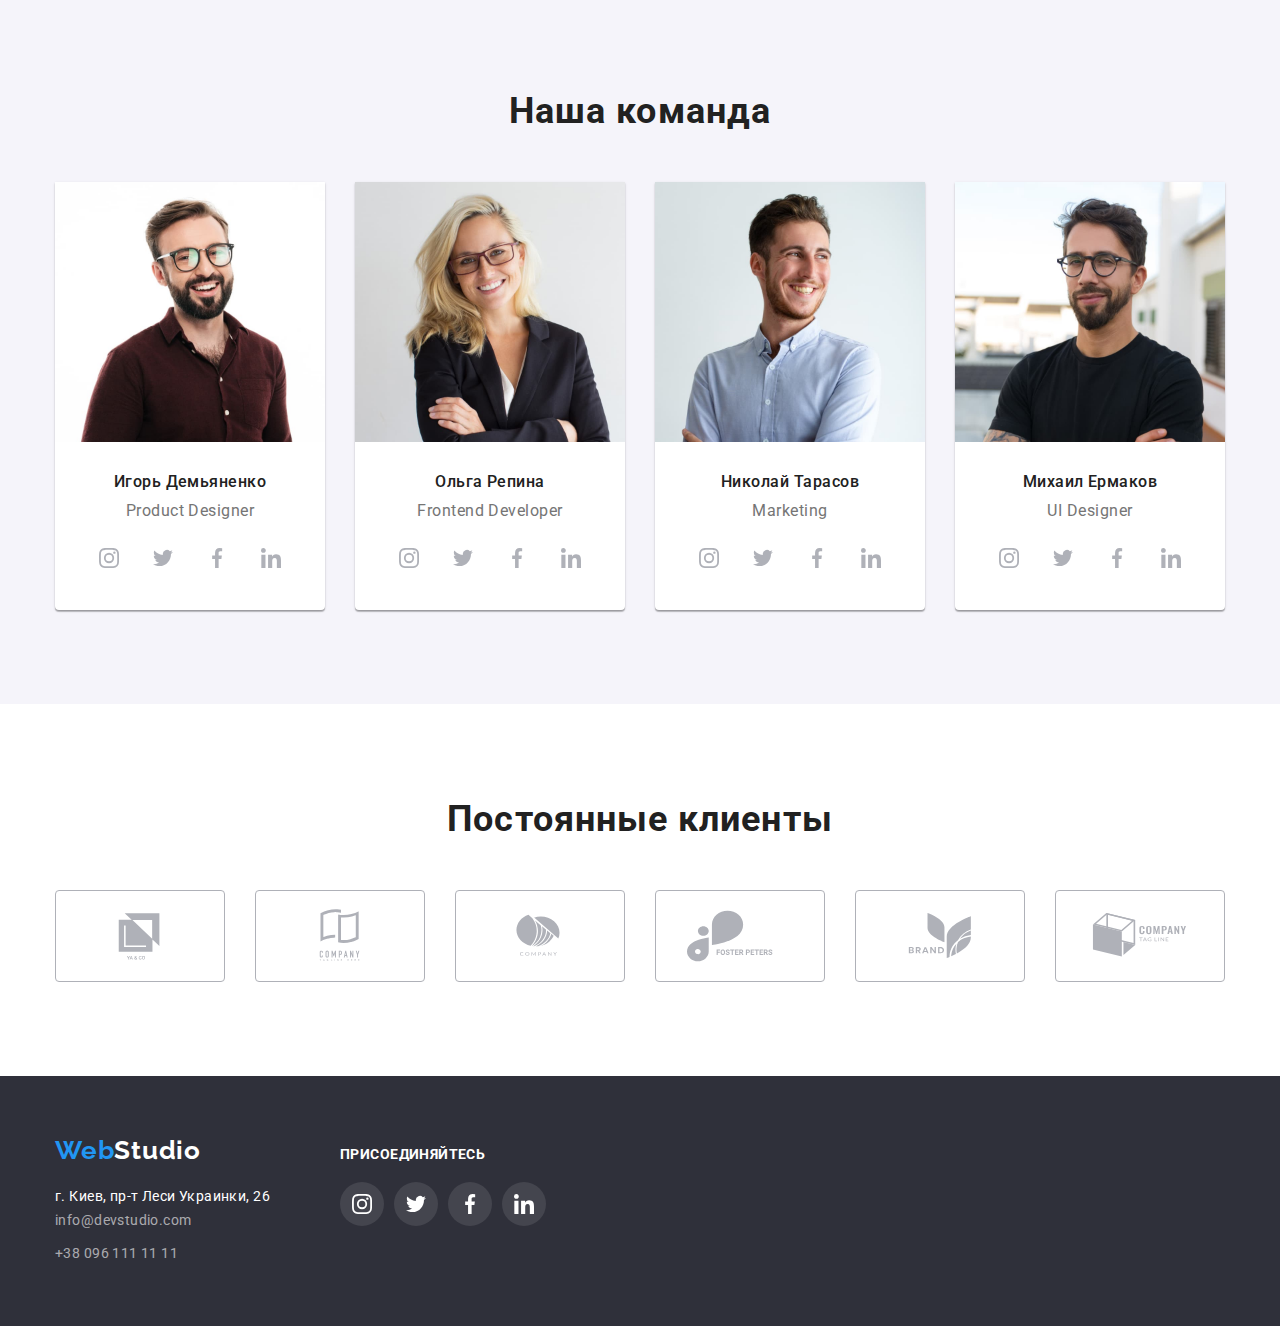
==== commit c67dba4d: "foto" ====
--- a/index.html
+++ b/index.html
@@ -77,15 +77,15 @@
           <div class="backdrop is-hidden" data-modal>
             <div class="modal">
               <button class="icon-close" data-modal-close>
-                <svg width="30" height="30" fill="none" xmlns="http://www.w3.org/2000/svg">
+                <!-- <svg width="30" height="30" fill="none" xmlns="http://www.w3.org/2000/svg">
                   <circle cx="15" cy="15" r="15" fill="#fff" />
-                  <circle cx="15" cy="15" r="14.5" stroke="#000"stroke-opacity="0.1" />
+                  <circle cx="15" cy="15" r="14.5" stroke="#000" stroke-opacity="0.1" />
                   <path d="M21 10.108 19.892 9 15.5 13.392 11.108 9 10 10.108l4.392 4.392L10 18.892 11.108 20l4.392-4.392L19.892 20 21 18.892 16.608 14.5 21 10.108Z"
                     fill="#000" />
-                </svg>
-                <!-- <svg width="30" height="30">
+                </svg> -->
+                <svg width="30" height="30">
                   <use href="./images/icons.svg#icon-close"></use>
-                </svg> -->
+                </svg>
               </button>
             </div>
           </div>
--- a/css/styles.css
+++ b/css/styles.css
@@ -9,7 +9,7 @@
   --footer-background-color: #2f303a;
   --typical-padding: 94px;
 
-  --transition-duration: 1000ms;
+  --transition-duration: 250ms;
   --transition-timing-function: cubic-bezier(0.4, 0, 0.2, 1);
 }
 
@@ -305,13 +305,12 @@
   margin: 0;
   border: 0;
   border-radius: 50%;
-  /* border: 1px solid rgba(0, 0, 0, 0.1); */
+  border: 1px solid rgba(0, 0, 0, 0.1);
   /* background-color: #fff; */
 }
-/* .icon-close svg{
- 
-  fill: #fff;
-} */
+.icon-close svg{
+   fill: #fff;
+}
 /* -------Specific------- */
 
 .main-specific-aside {
